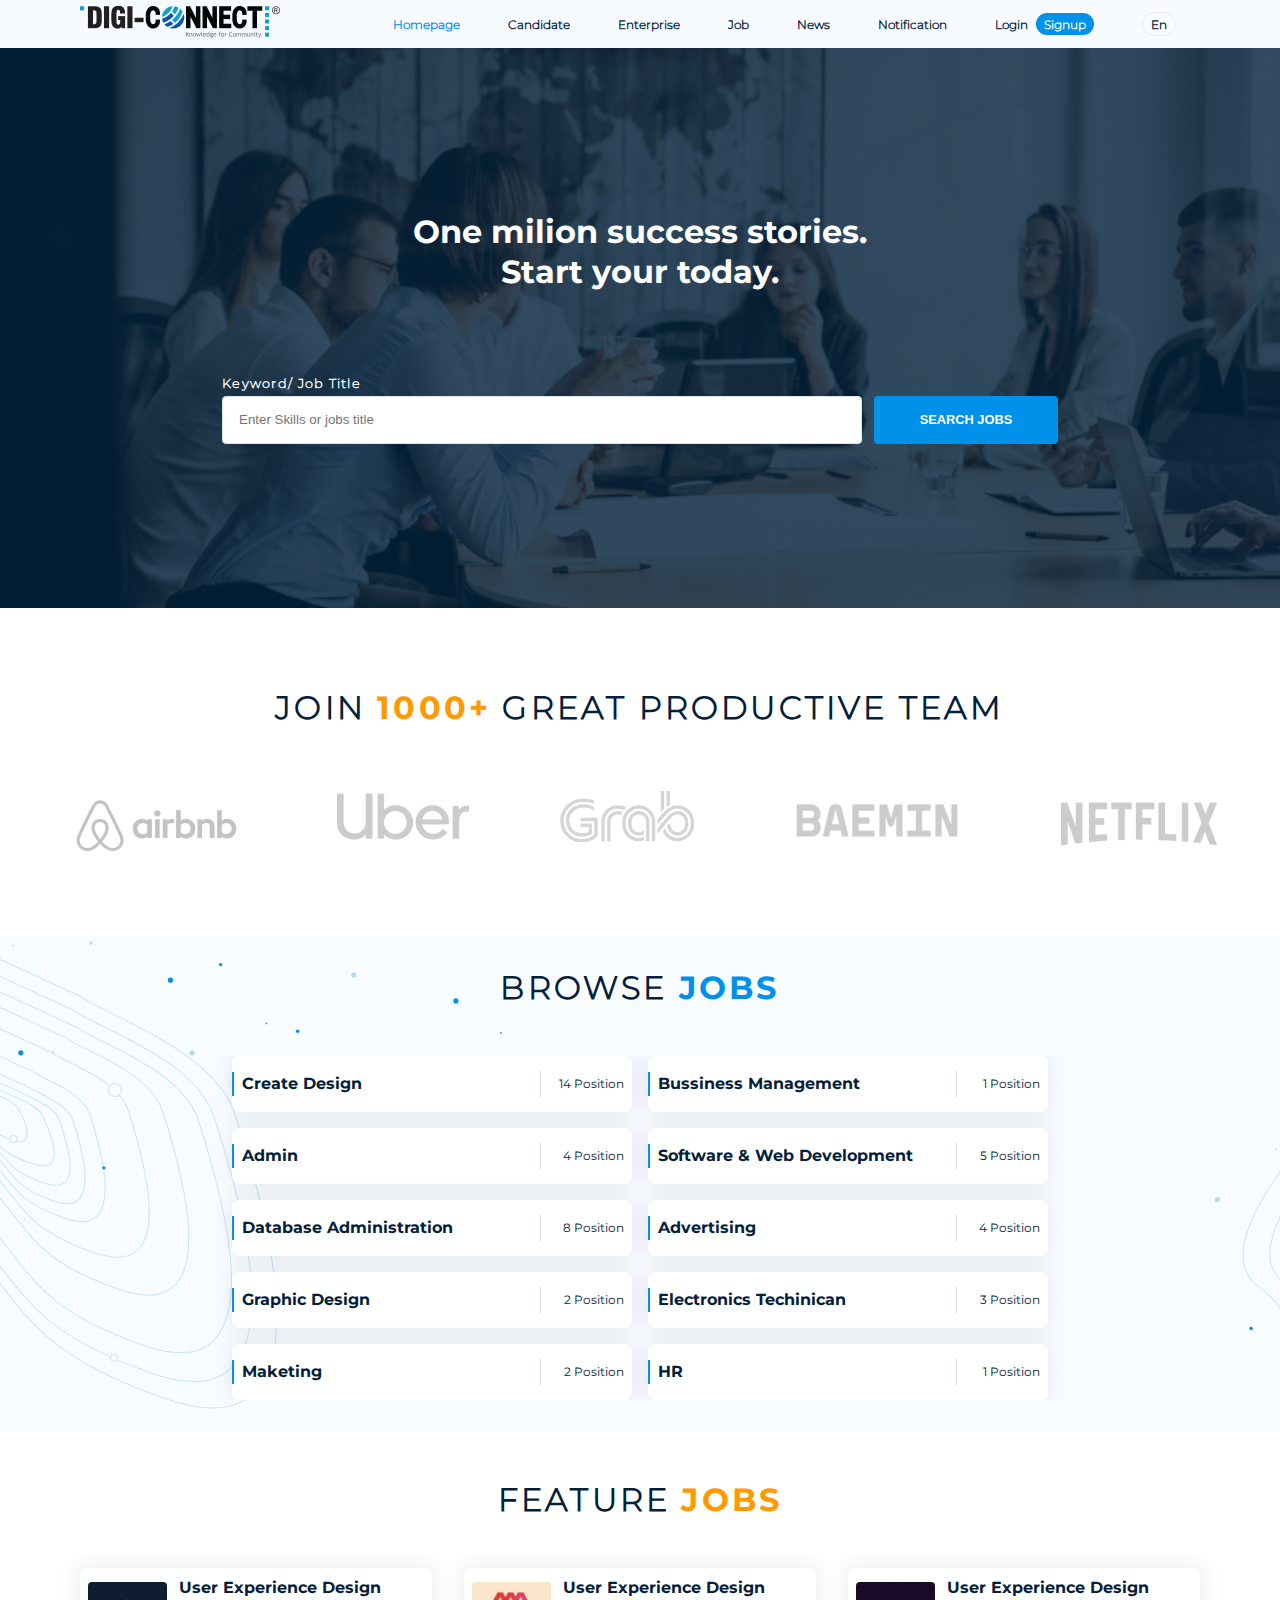
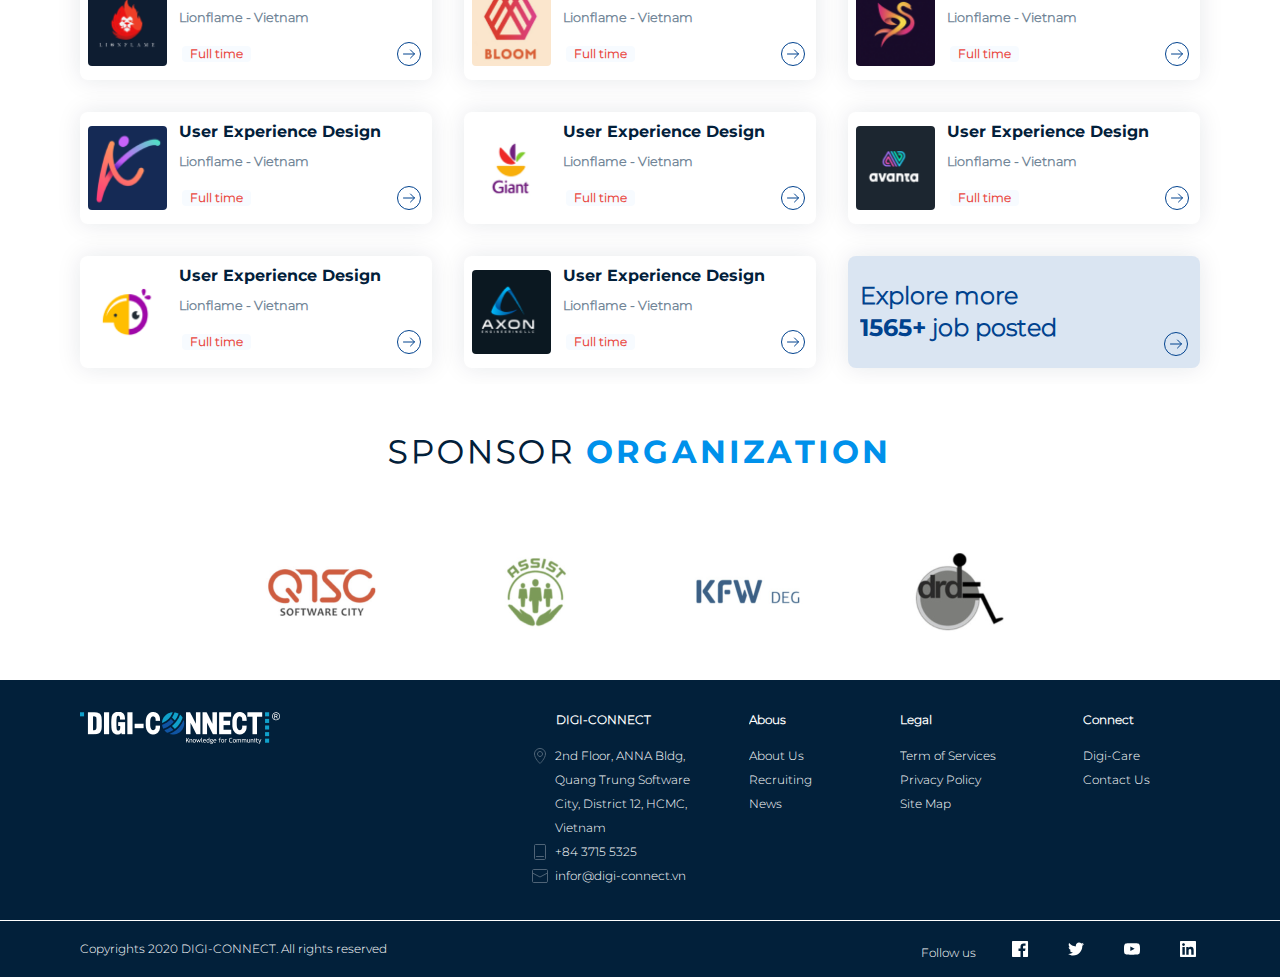
==== index.html @ a1d6b639 "styles: typoraphy" ====
<!DOCTYPE html>
<html lang="en">

<head>
    <meta charset="UTF-8">
    <meta http-equiv="X-UA-Compatible" content="IE=edge">
    <meta name="viewport" content="width=device-width, initial-scale=1.0">
    <link rel="shortcut icon" href="/public/favicon.ico" type="image/x-icon">
    <title>Digi-Connect | Home</title>
    <link rel="stylesheet" href="styles/main.css">
</head>

<body>
    <header id="#Homepage">
        <div>
            <img src="/public/logo_dark.png" alt="logo">
        </div>
        <div class="navigation">
            <div>
                <a href="#Homepage">Homepage</a>
            </div>
            <div>
                <a href="#Candidate">Candidate</a>
            </div>
            <div>
                <a href="#Enterprise">Enterprise</a>
            </div>
            <div>
                <a href="#Job">Job</a>
            </div>
            <div>
                <a href="#News">News</a>
            </div>
            <div>
                <a href="#Notification">Notification</a>
            </div>
            <div>
                <a href="#Login">Login</a>
                <a href="#Signup">Signup</a>
            </div>
            <div>
                <a href="#Language">En</a>
            </div>
        </div>
        <div class="mobile_navigation">
            <div class="navigation_toggle">
                <img id="navigation_toggle" src="/public/home/header/mobile_toggle.svg" alt="toogle">

                <div class="mobile_navigation_list" id="mobile_navigation_list">
                    <ul>
                        <li>Homepage</li>
                        <li>Candidate</li>
                        <li>Enterprise</li>
                        <li>Job</li>
                        <li>News</li>
                        <li>Notification</li>
                        <li><span>Login</span><span>Signup</span></li>
                        <li>En</li>
                    </ul>
                </div>
            </div>
        </div>
    </header>

    <section class="intro_banner" id="Enterprise">
        <div class="intro_title">
            <h1>One milion success stories.</h1>
            <h1>Start your today.</h1>
        </div>
        <div class="intro_search">
            <p class="intro_search-label">Keyword/ Job Title</p>
            <form>
                <input type="text" placeholder="Enter Skills or jobs title">
                <button>Search jobs</button>
            </form>
        </div>
    </section>

    <section class="company">
        <div>
            <h1>Join <span>1000+</span> great productive team</h1>
        </div>
        <div class="company_banner">
            <img src="/public/home/company/1.png" alt="logo_1">
            <img src="/public/home/company/2.png" alt="logo_2">
            <img src="/public/home/company/3.png" alt="logo_3">
            <img src="/public/home/company/4.png" alt="logo_4">
            <img src="/public/home/company/5.png" alt="logo_5">
        </div>
    </section>

    <section class="browse_job" id="Job">
        <div class="browse_job-title">
            <h1>Browse <span>Jobs</span></h1>
        </div>
        <div class="browse_job_grid">
            <div>
                <p class="job_type">Create Design</p>
                <p class="job_slot">14 Position</p>
            </div>
            <div>
                <p class="job_type">Bussiness Management</p>
                <p class="job_slot">1 Position</p>
            </div>
            <div>
                <p class="job_type">Admin</p>
                <p class="job_slot">4 Position</p>
            </div>
            <div>
                <p class="job_type">Software & Web Development</p>
                <p class="job_slot">5 Position</p>
            </div>
            <div>
                <p class="job_type">Database Administration</p>
                <p class="job_slot">8 Position</p>
            </div>
            <div>
                <p class="job_type">Advertising</p>
                <p class="job_slot">4 Position</p>
            </div>
            <div>
                <p class="job_type">Graphic Design</p>
                <p class="job_slot">2 Position</p>
            </div>
            <div>
                <p class="job_type">Electronics Techinican</p>
                <p class="job_slot">3 Position</p>
            </div>
            <div>
                <p class="job_type">Maketing</p>
                <p class="job_slot">2 Position</p>
            </div>
            <div>
                <p class="job_type">HR</p>
                <p class="job_slot">1 Position</p>
            </div>
        </div>
    </section>

    <section class="feature_job">
        <div>
            <h1>Feature <span>Jobs</span></h1>
        </div>
        <div class="feature_job-grid">
            <div class="job_cell">
                <div>
                    <img src="/public/home/feature_job/1.png" alt="img_1">
                </div>
                <div>
                    <h3>User Experience Design</h3>
                    <p>Lionflame - Vietnam</p>
                    <div>
                        <p>Full time</p>
                        <img src="/public/home/feature_job/arrow.svg" alt="arrow">
                    </div>
                </div>
            </div>
            <div class="job_cell">
                <div>
                    <img src="/public/home/feature_job/2.png" alt="img_1">
                </div>
                <div>
                    <h3>User Experience Design</h3>
                    <p>Lionflame - Vietnam</p>
                    <div>
                        <p>Full time</p>
                        <img src="/public/home/feature_job/arrow.svg" alt="arrow">
                    </div>
                </div>
            </div>
            <div class="job_cell">
                <div>
                    <img src="/public/home/feature_job/3.png" alt="img_1">
                </div>
                <div>
                    <h3>User Experience Design</h3>
                    <p>Lionflame - Vietnam</p>
                    <div>
                        <p>Full time</p>
                        <img src="/public/home/feature_job/arrow.svg" alt="arrow">
                    </div>
                </div>
            </div>
            <div class="job_cell">
                <div>
                    <img src="/public/home/feature_job/4.png" alt="img_1">
                </div>
                <div>
                    <h3>User Experience Design</h3>
                    <p>Lionflame - Vietnam</p>
                    <div>
                        <p>Full time</p>
                        <img src="/public/home/feature_job/arrow.svg" alt="arrow">
                    </div>
                </div>
            </div>
            <div class="job_cell">
                <div>
                    <img src="/public/home/feature_job/5.png" alt="img_1">
                </div>
                <div>
                    <h3>User Experience Design</h3>
                    <p>Lionflame - Vietnam</p>
                    <div>
                        <p>Full time</p>
                        <img src="/public/home/feature_job/arrow.svg" alt="arrow">
                    </div>
                </div>
            </div>
            <div class="job_cell">
                <div>
                    <img src="/public/home/feature_job/6.png" alt="img_1">
                </div>
                <div>
                    <h3>User Experience Design</h3>
                    <p>Lionflame - Vietnam</p>
                    <div>
                        <p>Full time</p>
                        <img src="/public/home/feature_job/arrow.svg" alt="arrow">
                    </div>
                </div>
            </div>
            <div class="job_cell">
                <div>
                    <img src="/public/home/feature_job/7.png" alt="img_1">
                </div>
                <div>
                    <h3>User Experience Design</h3>
                    <p>Lionflame - Vietnam</p>
                    <div>
                        <p>Full time</p>
                        <img src="/public/home/feature_job/arrow.svg" alt="arrow">
                    </div>
                </div>
            </div>
            <div class="job_cell">
                <div>
                    <img src="/public/home/feature_job/8.png" alt="img_1">
                </div>
                <div>
                    <h3>User Experience Design</h3>
                    <p>Lionflame - Vietnam</p>
                    <div>
                        <p>Full time</p>
                        <img src="/public/home/feature_job/arrow.svg" alt="arrow">
                    </div>
                </div>
            </div>
            <div class="job_cell">
                <h2>Explore more <span>1565+</span> job posted</h2>
                <div>
                    <img src="/public/home/feature_job/arrow.svg" alt="last_cell">
                </div>
            </div>
        </div>
    </section>

    <section class="sponsor">
        <div>
            <h1>Sponsor <span>organization</span></h1>
        </div>
        <div class="sponsor_banner">
            <img src="/public/home/sponsor/1.png" alt="logo_1">
            <img src="/public/home/sponsor/2.png" alt="logo_2">
            <img src="/public/home/sponsor/3.png" alt="logo_3">
            <img src="/public/home/sponsor/4.png" alt="logo_4">
        </div>
    </section>

    <footer>
        <div class="footer_infor">
            <div class="footer_logo">
                <img src="/public/logo_light.png" alt="logo">
            </div>

            <div class="footer_grid">
                <div class="footer_cell">
                    <h5>DIGI-CONNECT</h5>
                    <a><img src="/public/home/footer/place.svg" alt="place">2nd Floor, ANNA Bldg, Quang Trung Software City, District 12, HCMC, Vietnam</a>
                    <a gref="tel:+8437155325"><img src="/public/home/footer/phone.svg" alt="phone">+84 3715 5325</a>
                    <a href="mailto:infor@digi-connect.vn"><img src="/public/home/footer/mail.svg" alt="mail">infor@digi-connect.vn</a>
                </div>
                <div class="footer_cell">
                    <h5>Abous</h5>
                    <a>About Us</a>
                    <a>Recruiting</a>
                    <a>News</a>
                </div>
                <div class="footer_cell">
                    <h5>Legal</h5>
                    <a>Term of Services</a>
                    <a>Privacy Policy</a>
                    <a>Site Map</a>
                </div>
                <div class="footer_cell">
                    <h5>Connect</h5>
                    <a>Digi-Care</a>
                    <a>Contact Us</a>
                </div>
            </div>
        </div>
        <div class="footer_copyright">
            <p>Copyrights 2020 DIGI-CONNECT. All rights reserved</p>

            <div class="social">
                <p>Follow us</p>
                <img src="/public/home/footer/facebook.svg" alt="facebook">
                <img src="/public/home/footer/twitter.svg" alt="twitter">
                <img src="/public/home/footer/youtube.svg" alt="youtube">
                <img src="/public/home/footer/linkedin.svg" alt="linkedin">
            </div>
        </div>
    </footer>

    <script src="/javascripts/index.js"></script>
</body>

</html>
---- styles/main.css ----
@font-face {
  font-family: Montserrat-thin;
  src: url("/public/fonts/Montserrat-Thin.ttf"); }
@font-face {
  font-family: Montserrat-light;
  src: url("/public/fonts/Montserrat-Light.ttf"); }
@font-face {
  font-family: Montserrat-regular;
  src: url("/public/fonts/Montserrat-Regular.ttf"); }
@font-face {
  font-family: Montserrat-medium;
  src: url("/public/fonts/Montserrat-Medium.ttf"); }
@font-face {
  font-family: Montserrat-semibold;
  src: url("/public/fonts/Montserrat-SemiBold.ttf"); }
@font-face {
  font-family: Montserrat-bold;
  src: url("/public/fonts/Montserrat-Bold.ttf"); }
header {
  max-width: 100%;
  height: 3rem;
  background: #F7FBFF;
  display: flex;
  align-items: center;
  justify-content: space-between;
  padding: 0.25rem 5rem; }
  header .navigation {
    display: flex;
    font-size: 0.75rem;
    font-weight: 600;
    letter-spacing: 0;
    color: #02203A; }
    header .navigation div {
      padding: 0 1.5rem;
      display: flex;
      align-items: center; }
      header .navigation div:nth-child(1) {
        color: #0091EB; }
      header .navigation div:nth-child(7) {
        display: flex;
        align-items: center;
        gap: 0.5rem; }
        header .navigation div:nth-child(7) a:nth-child(2) {
          background: #0091EB;
          padding: 0.2rem 0.5rem;
          border-radius: 2rem;
          color: #FFFFFF;
          font-weight: 600; }
      header .navigation div:nth-child(8) a {
        border: 1px solid #e9e9e9;
        padding: 0.2rem 0.5rem;
        border-radius: 2rem; }
  header .mobile_navigation {
    display: none; }
    header .mobile_navigation .navigation_toggle {
      position: relative; }
      header .mobile_navigation .navigation_toggle .mobile_navigation_list {
        background: #FFFFFF;
        position: fixed;
        display: none;
        top: 3rem;
        right: 0;
        width: 100%;
        height: 90%;
        z-index: 2;
        justify-content: center;
        align-items: center;
        animation: mobile_nav_animate 0.3s ease-out; }
        header .mobile_navigation .navigation_toggle .mobile_navigation_list ul {
          display: grid;
          align-content: space-around;
          height: 100%; }
          header .mobile_navigation .navigation_toggle .mobile_navigation_list ul li {
            font-family: 'Montserrat';
            font-size: 1.5rem;
            font-weight: 600;
            letter-spacing: 0;
            color: #02203A;
            padding: 1rem 5rem;
            border-radius: 2rem; }
            header .mobile_navigation .navigation_toggle .mobile_navigation_list ul li:hover {
              background: #F7FBFF;
              color: #0091EB; }

@keyframes mobile_nav_animate {
  0% {
    height: 0;
    width: 0;
    border-top-left-radius: 50%;
    border-bottom-left-radius: 50%;
    border-bottom-right-radius: 50%; }
  100% {
    height: 90%;
    width: 100%; } }
@media (max-width: 1100px) {
  header {
    padding: 0.25rem 3rem; }
    header .navigation div {
      padding: 0 1.3rem; } }
@media (max-width: 1024px) {
  header {
    padding: 0.25rem 2rem; }
    header .navigation div {
      padding: 0 1rem; } }
@media (max-width: 978px) {
  header .navigation {
    display: none; }
  header .mobile_navigation {
    display: inline-block; }
    header .mobile_navigation .navigation_toggle {
      cursor: pointer; } }
footer {
  background: #02203A;
  color: #FFFFFF; }
  footer .footer_infor {
    display: flex;
    padding: 2rem 5rem; }
    footer .footer_infor .footer_logo {
      width: 40%;
      height: fit-content;
      display: flex; }
      footer .footer_infor .footer_logo img {
        width: 12.5rem;
        height: 2rem; }
    footer .footer_infor .footer_grid {
      width: 60%;
      display: grid;
      grid-template-columns: 25% 25% 25% 25%;
      align-items: start; }
      footer .footer_infor .footer_grid .footer_cell {
        height: fit-content;
        display: grid;
        justify-content: center;
        align-items: start; }
        footer .footer_infor .footer_grid .footer_cell h5 {
          font-weight: bolder;
          font-size: 0.75rem;
          line-height: 1rem;
          margin-bottom: 1rem; }
        footer .footer_infor .footer_grid .footer_cell a {
          font-weight: 400;
          font-size: 0.75rem;
          line-height: 1.5rem;
          display: flex;
          align-items: start;
          gap: 0.2rem;
          cursor: pointer;
          transition: 0.2s linear; }
          footer .footer_infor .footer_grid .footer_cell a:hover {
            transform: translateX(0.25rem); }
          footer .footer_infor .footer_grid .footer_cell a img {
            min-width: 1.5rem;
            min-height: 1.5rem; }
        footer .footer_infor .footer_grid .footer_cell:nth-child(1) h5 {
          margin-left: 1.75rem; }
  footer .footer_copyright {
    display: flex;
    align-items: center;
    justify-content: space-between;
    padding: 1rem 5rem;
    border-top: 1px solid #FFFFFF; }
    footer .footer_copyright p {
      font-weight: 500;
      font-size: 0.75rem;
      line-height: 1rem; }
    footer .footer_copyright .social {
      display: flex;
      justify-content: center;
      align-items: end;
      gap: 2rem; }

@media (max-width: 1100px) {
  footer .footer_infor .footer_logo {
    width: 30%; }
  footer .footer_infor .footer_grid {
    width: 70%; } }
@media (max-width: 1024px) {
  footer .footer_infor .footer_grid {
    grid-template-columns: 60% 40%;
    gap: 1.5rem; }
    footer .footer_infor .footer_grid .footer_cell {
      justify-content: start; } }
@media (max-width: 850px) {
  footer .footer_infor {
    display: grid;
    gap: 2rem; }
    footer .footer_infor .footer_grid {
      grid-template-columns: 75% 25%;
      gap: 1.5rem; }
  footer .footer_copyright {
    padding: 1rem 4rem;
    align-items: end; }
    footer .footer_copyright .social {
      gap: 1rem; } }
@media (max-width: 678px) {
  footer .footer_infor .footer_grid {
    grid-template-columns: 100%;
    gap: 1.5rem; }
  footer .footer_copyright {
    padding: 1rem;
    align-items: end; }
    footer .footer_copyright .social {
      gap: 1rem; } }
@media (max-width: 574px) {
  footer .footer_infor .footer_grid {
    grid-template-columns: 100%;
    gap: 1.5rem; }
  footer .footer_copyright {
    flex-direction: column-reverse;
    gap: 1rem; } }
.intro_banner {
  background-image: url("/public/home/big_banner.png");
  background-size: cover;
  background-repeat: no-repeat;
  height: 35rem;
  position: relative;
  flex-direction: column;
  display: flex;
  justify-content: center;
  align-items: center;
  color: #FFFFFF;
  gap: 5rem; }
  .intro_banner::after {
    content: '';
    position: absolute;
    top: 0;
    left: 0;
    width: 100%;
    height: 100%;
    background: #02203A;
    opacity: 0.8;
    z-index: 0; }
  .intro_banner .intro_title {
    z-index: 1;
    line-height: 40px;
    text-align: center; }
    .intro_banner .intro_title h1 {
      font-family: Montserrat-bold;
      font-size: 2rem; }
  .intro_banner .intro_search {
    z-index: 1; }
    .intro_banner .intro_search .intro_search-label {
      font-size: 0.8rem;
      font-weight: 600;
      line-height: 1.5rem;
      letter-spacing: 0.1em;
      text-align: left;
      color: #FFFFFF; }
    .intro_banner .intro_search form input {
      border: 1px solid #DAE5F2;
      border-radius: 4px;
      width: 40rem;
      height: 3rem;
      color: #708496;
      padding: 1rem;
      margin-right: 0.5rem; }
    .intro_banner .intro_search form button {
      text-transform: uppercase;
      width: 11.5rem;
      height: 3rem;
      border-radius: 4px;
      font-size: 0.8rem;
      font-weight: 700;
      line-height: 1.5rem;
      letter-spacing: 0em;
      text-align: center;
      background: #0091EB;
      color: #FFFFFF;
      cursor: pointer; }

@media (max-width: 900px) {
  .intro_banner .intro_search form input {
    width: 30rem;
    height: 3rem; }
  .intro_banner .intro_search form button {
    width: 8rem;
    height: 3rem; } }
@media (max-width: 678px) {
  .intro_banner .intro_search form input {
    width: 24rem;
    height: 3rem; } }
@media (max-width: 574px) {
  .intro_banner .intro_search form input {
    width: 18rem;
    height: 2.5rem; }
  .intro_banner .intro_search form button {
    width: 6rem;
    height: 2.5rem;
    font-size: 0.6rem; } }
@media (max-width: 430px) {
  .intro_banner .intro_search form input {
    width: 16rem;
    height: 2rem; }
  .intro_banner .intro_search form button {
    width: 5rem;
    height: 2.1rem;
    font-size: 0.6rem; } }
.company {
  padding: 5rem 2rem;
  display: flex;
  flex-direction: column;
  gap: 3rem; }
  .company h1 {
    text-transform: uppercase;
    text-align: center;
    color: #02203A;
    letter-spacing: 0.1em;
    font-weight: 600;
    font-size: 2rem;
    line-height: 2.5rem; }
    .company h1 span {
      color: #FF9900;
      font-family: Montserrat-bold; }
  .company .company_banner {
    display: flex;
    align-items: center;
    justify-content: space-around;
    flex-wrap: wrap;
    width: 100%;
    gap: 2rem; }
    .company .company_banner img {
      max-height: 138px;
      height: min-content; }

.browse_job {
  background: #F9FCFF;
  padding: 2rem;
  display: flex;
  flex-direction: column;
  gap: 3rem;
  position: relative; }
  .browse_job::after {
    position: absolute;
    z-index: 0;
    background-image: url("/public/home/browse_job/wave_left.svg");
    background-size: cover;
    background-repeat: no-repeat;
    content: '';
    top: 0;
    left: 0;
    width: 100%;
    height: 100%; }
  .browse_job .browse_job-title {
    z-index: 1; }
    .browse_job .browse_job-title h1 {
      text-transform: uppercase;
      text-align: center;
      color: #02203A;
      letter-spacing: 0.1em;
      font-size: 2rem;
      line-height: 2.5rem; }
      .browse_job .browse_job-title h1 span {
        color: #0091EB;
        font-family: Montserrat-bold; }
  .browse_job .browse_job_grid {
    z-index: 1;
    display: grid;
    justify-content: center;
    align-items: center;
    gap: 1rem;
    grid-template-columns: auto auto; }
    .browse_job .browse_job_grid div {
      width: 25rem;
      height: 3.5rem;
      color: #02203A;
      background: #FFFFFF;
      display: flex;
      align-items: center;
      justify-content: space-between;
      border-radius: 0.5rem;
      box-shadow: 0px 0px 24px rgba(0, 25, 54, 0.1);
      cursor: pointer; }
      .browse_job .browse_job_grid div:hover .job_type {
        border-left-width: 3px; }
      .browse_job .browse_job_grid div:hover {
        box-shadow: 2px 2px 24px rgba(0, 25, 54, 0.2); }
      .browse_job .browse_job_grid div .job_type {
        border-left: 2px solid #0091EB;
        font-family: Montserrat-bold;
        font-size: 1rem;
        line-height: 1.5rem;
        padding: 0 0.5rem; }
      .browse_job .browse_job_grid div .job_slot {
        font-family: Montserrat-regular;
        font-size: 0.75rem;
        line-height: 1.75rem;
        border-left: 1px solid #DAE5F2;
        width: 23%;
        text-align: right;
        padding: 0 0.5rem; }

@media (max-width: 900px) {
  .browse_job .browse_job_grid {
    grid-template-columns: auto; }
    .browse_job .browse_job_grid div {
      width: 30rem; } }
@media (max-width: 574px) {
  .browse_job .browse_job_grid {
    grid-template-columns: auto; }
    .browse_job .browse_job_grid div {
      width: 21rem; } }
@media (max-width: 430px) {
  .browse_job .browse_job_grid {
    grid-template-columns: auto; }
    .browse_job .browse_job_grid div {
      width: 18rem; }
      .browse_job .browse_job_grid div .job_type {
        font-size: 0.8rem; }
      .browse_job .browse_job_grid div .job_slot {
        font-size: 0.8rem; } }
.feature_job {
  padding: 3rem 2rem;
  display: flex;
  flex-direction: column;
  gap: 2rem; }
  .feature_job h1 {
    text-transform: uppercase;
    text-align: center;
    color: #02203A;
    letter-spacing: 0.1em;
    font-weight: 600;
    font-size: 2rem;
    line-height: 2.5rem; }
    .feature_job h1 span {
      color: #FF9900;
      font-family: Montserrat-bold; }
  .feature_job .feature_job-grid {
    display: flex;
    justify-content: center;
    align-items: center;
    padding: 1rem 0;
    gap: 2rem;
    flex-wrap: wrap; }
    .feature_job .feature_job-grid .job_cell {
      display: flex;
      align-items: center;
      width: 22rem;
      max-width: 25rem;
      height: 7rem;
      box-shadow: 0px 0px 24px rgba(0, 25, 54, 0.1);
      cursor: pointer;
      border-radius: 8px;
      padding: 0.5rem;
      gap: 0.75rem; }
      .feature_job .feature_job-grid .job_cell:hover {
        box-shadow: 2px 2px 24px rgba(0, 25, 54, 0.2); }
      .feature_job .feature_job-grid .job_cell div:nth-child(1) {
        display: flex;
        justify-content: center;
        align-items: center;
        width: 6.75rem;
        height: 5.25rem; }
        .feature_job .feature_job-grid .job_cell div:nth-child(1) img {
          width: 100%;
          height: 100%;
          border-radius: 0.25rem; }
      .feature_job .feature_job-grid .job_cell div:nth-child(2) {
        display: grid;
        align-content: stretch;
        height: 100%;
        width: 100%; }
        .feature_job .feature_job-grid .job_cell div:nth-child(2) h3 {
          color: #02203A;
          font-family: Montserrat-bold;
          font-size: 1rem;
          line-height: 1.5rem; }
        .feature_job .feature_job-grid .job_cell div:nth-child(2) p {
          font-style: normal;
          font-weight: 600;
          font-size: 0.8rem;
          line-height: 1.5rem;
          color: #708496; }
        .feature_job .feature_job-grid .job_cell div:nth-child(2) div {
          display: flex;
          align-items: center;
          justify-content: space-between;
          padding: 0.2rem; }
          .feature_job .feature_job-grid .job_cell div:nth-child(2) div p {
            border-radius: 4px;
            background: #F7FBFF;
            font-weight: bolder;
            font-size: 0.75rem;
            line-height: 0.5rem;
            color: #E9473F;
            width: fit-content;
            padding: 0.25rem 0.5rem; }
          .feature_job .feature_job-grid .job_cell div:nth-child(2) div img {
            max-height: 1.5rem;
            max-width: 1.5rem; }
      .feature_job .feature_job-grid .job_cell:last-child {
        background: #DAE5F2;
        justify-content: space-between;
        padding: 0.75rem;
        overflow: hidden; }
        .feature_job .feature_job-grid .job_cell:last-child h2 {
          width: 65%;
          font-weight: 700;
          font-size: 1.5rem;
          line-height: 2rem;
          color: #00428E; }
          .feature_job .feature_job-grid .job_cell:last-child h2 span {
            font-family: Montserrat-bold; }
        .feature_job .feature_job-grid .job_cell:last-child div {
          width: min-content;
          display: flex;
          align-items: end; }

.sponsor {
  padding: 0 2rem 3rem 2rem;
  display: flex;
  flex-direction: column;
  gap: 5rem; }
  .sponsor h1 {
    text-transform: uppercase;
    text-align: center;
    color: #02203A;
    letter-spacing: 0.1em;
    font-weight: 600;
    font-size: 2rem;
    line-height: 2.5rem; }
    .sponsor h1 span {
      color: #0091EB;
      font-family: Montserrat-bold; }
  .sponsor .sponsor_banner {
    display: flex;
    align-items: center;
    justify-content: center;
    flex-wrap: wrap;
    width: 100%;
    gap: 5rem; }
    .sponsor .sponsor_banner img {
      max-height: 138px;
      height: min-content; }

* {
  scroll-behavior: smooth;
  box-sizing: border-box;
  margin: 0;
  padding: 0;
  overflow-x: hidden;
  user-select: none; }

body {
  font-family: Montserrat-light; }

a {
  color: inherit;
  text-decoration: none; }

li {
  list-style: none; }

input, select, textarea, button {
  outline: none;
  border: none; }

::-webkit-scrollbar {
  width: 0.4rem;
  height: 0.4rem; }

::-webkit-scrollbar,
::-webkit-scrollbar-track {
  background: transparent; }

::-webkit-scrollbar-thumb {
  background: #708496; }

/*# sourceMappingURL=main.css.map */
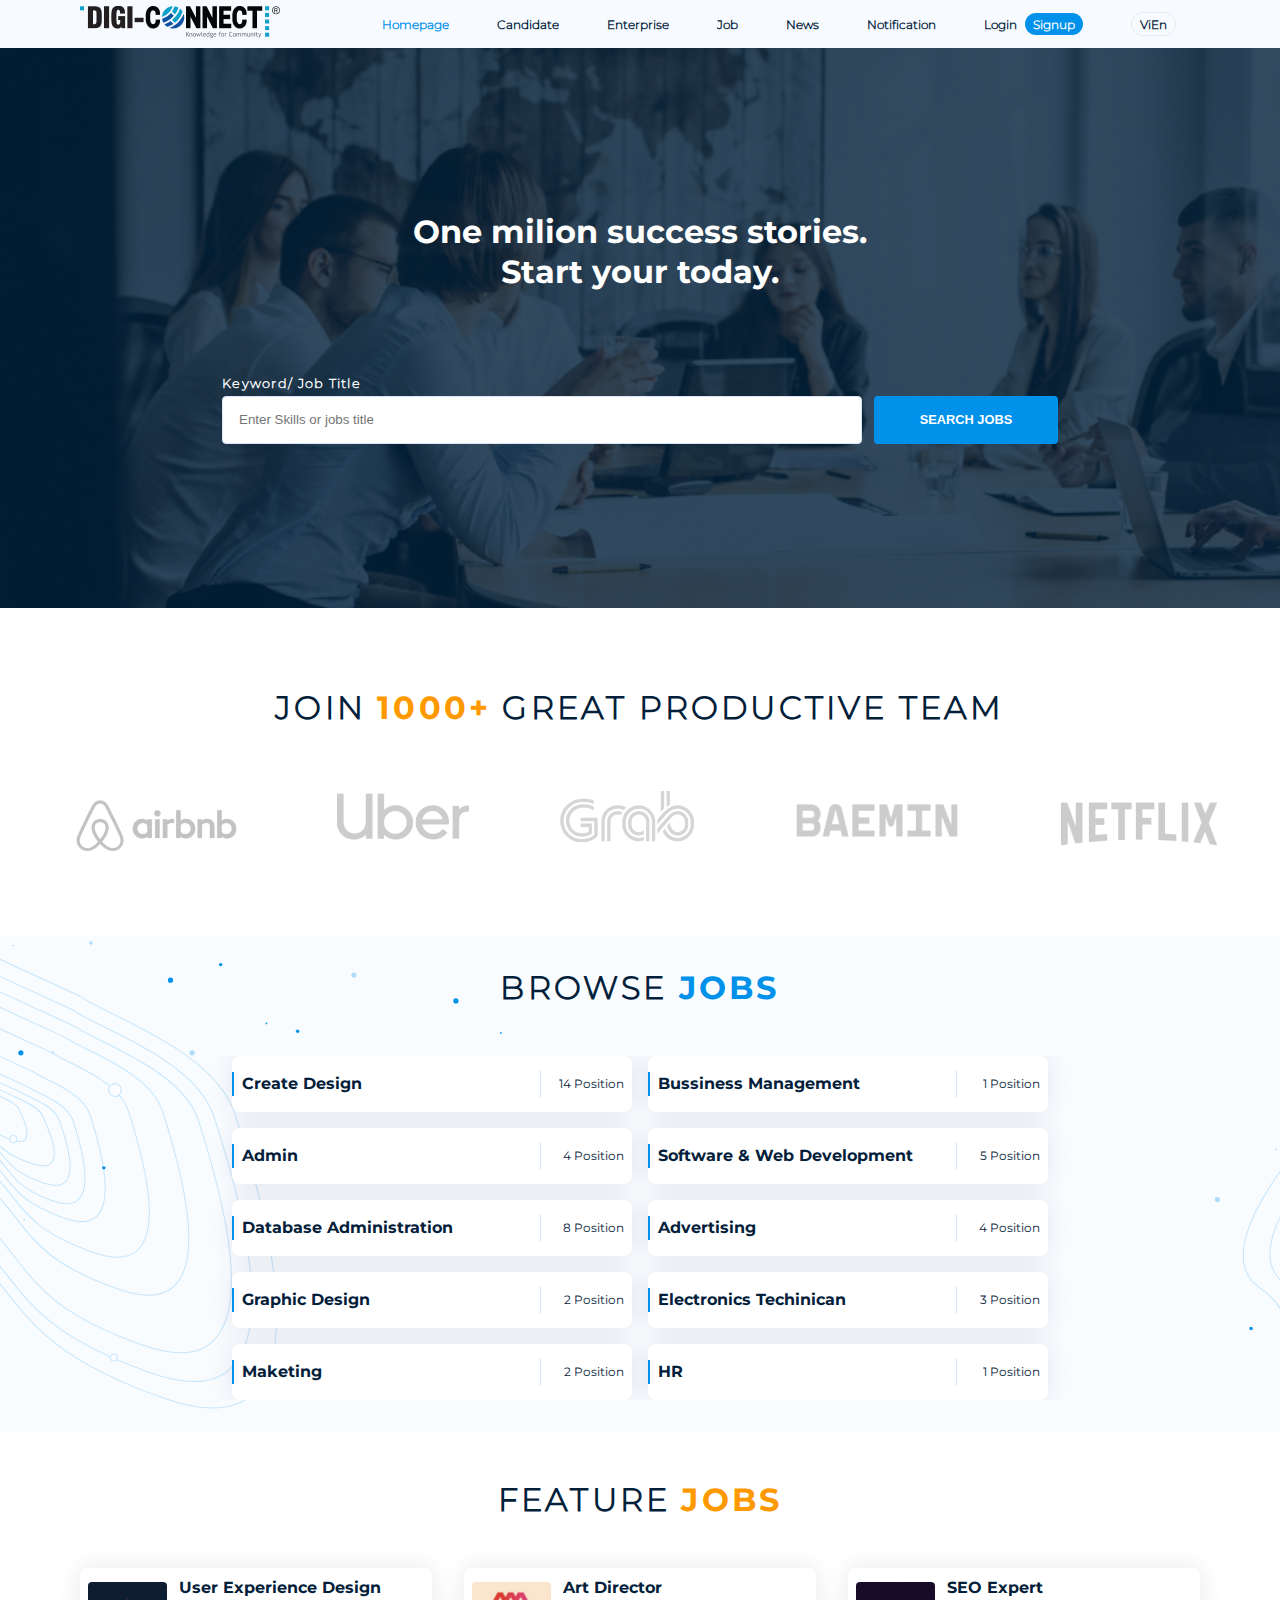
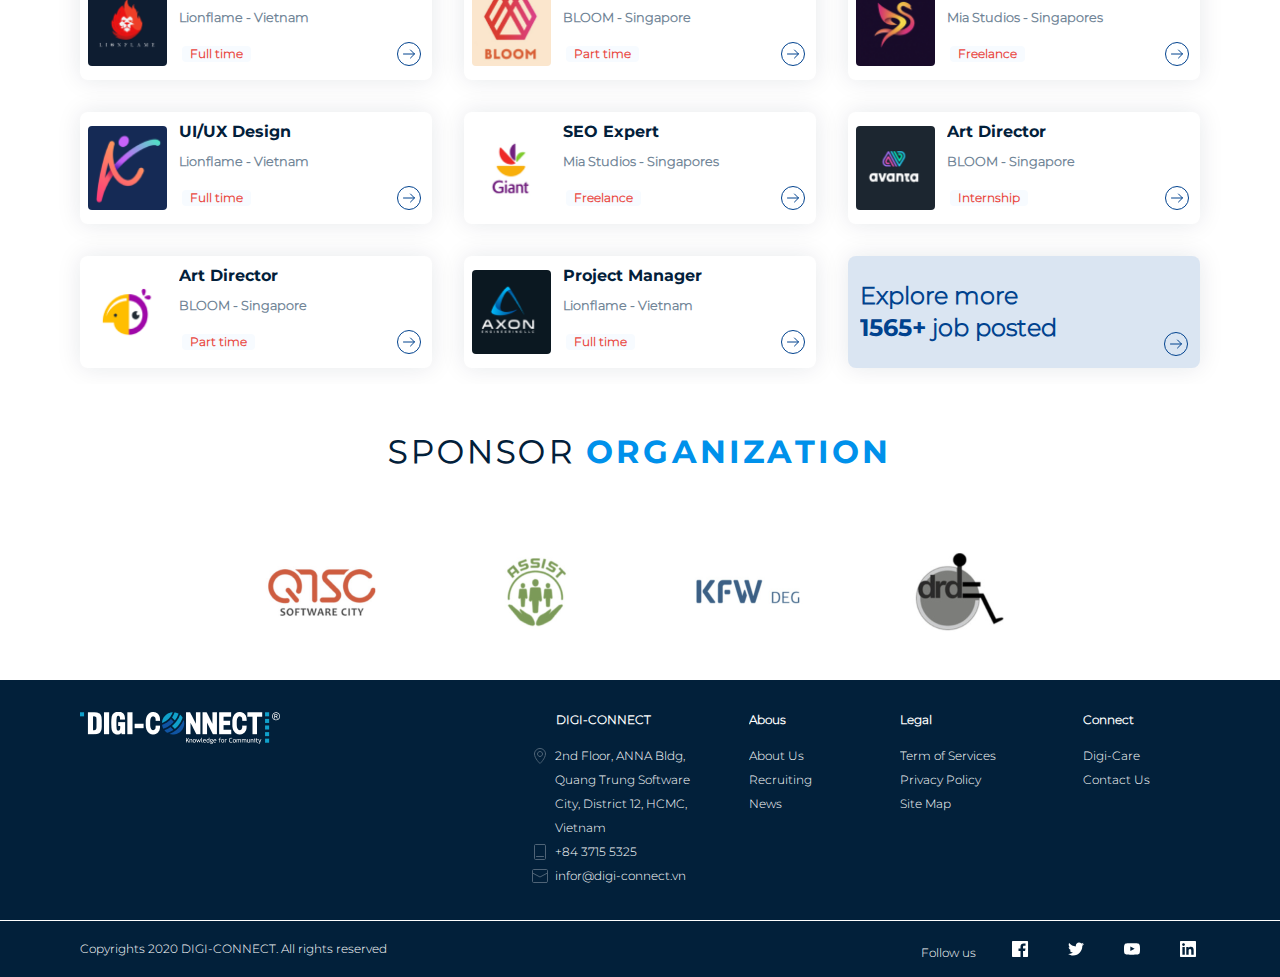
==== commit 8c7b42de: "styles: text-color" ====
--- a/index.html
+++ b/index.html
@@ -16,7 +16,7 @@
             <img src="/public/logo_dark.png" alt="logo">
         </div>
         <div class="navigation">
-            <div>
+            <div class="active">
                 <a href="#Homepage">Homepage</a>
             </div>
             <div>
@@ -39,16 +39,17 @@
                 <a href="#Signup">Signup</a>
             </div>
             <div>
-                <a href="#Language">En</a>
+                <a href="#Language"><span>Vi</span>En</a>
             </div>
         </div>
         <div class="mobile_navigation">
             <div class="navigation_toggle">
-                <img id="navigation_toggle" src="/public/home/header/mobile_toggle.svg" alt="toogle">
+                <img id="navigation_toggle_close" src="/public/home/header/mobile_toggle_close.svg" alt="toogle_close">
+                <img id="navigation_toggle_open" src="/public/home/header/mobile_toggle_light.svg" alt="toogle_open">
 
                 <div class="mobile_navigation_list" id="mobile_navigation_list">
                     <ul>
-                        <li>Homepage</li>
+                        <li class="active">Homepage</li>
                         <li>Candidate</li>
                         <li>Enterprise</li>
                         <li>Job</li>
@@ -150,7 +151,7 @@
                     <h3>User Experience Design</h3>
                     <p>Lionflame - Vietnam</p>
                     <div>
-                        <p>Full time</p>
+                        <p class="red">Full time</p>
                         <img src="/public/home/feature_job/arrow.svg" alt="arrow">
                     </div>
                 </div>
@@ -160,36 +161,36 @@
                     <img src="/public/home/feature_job/2.png" alt="img_1">
                 </div>
                 <div>
-                    <h3>User Experience Design</h3>
+                    <h3>Art Director</h3>
+                    <p>BLOOM - Singapore</p>
+                    <div>
+                        <p class="orange">Part time</p>
+                        <img src="/public/home/feature_job/arrow.svg" alt="arrow">
+                    </div>
+                </div>
+            </div>
+            <div class="job_cell">
+                <div>
+                    <img src="/public/home/feature_job/3.png" alt="img_1">
+                </div>
+                <div>
+                    <h3>SEO Expert</h3>
+                    <p>Mia Studios - Singapores</p>
+                    <div>
+                        <p class="green">Freelance</p>
+                        <img src="/public/home/feature_job/arrow.svg" alt="arrow">
+                    </div>
+                </div>
+            </div>
+            <div class="job_cell">
+                <div>
+                    <img src="/public/home/feature_job/4.png" alt="img_1">
+                </div>
+                <div>
+                    <h3>UI/UX Design</h3>
                     <p>Lionflame - Vietnam</p>
                     <div>
-                        <p>Full time</p>
-                        <img src="/public/home/feature_job/arrow.svg" alt="arrow">
-                    </div>
-                </div>
-            </div>
-            <div class="job_cell">
-                <div>
-                    <img src="/public/home/feature_job/3.png" alt="img_1">
-                </div>
-                <div>
-                    <h3>User Experience Design</h3>
-                    <p>Lionflame - Vietnam</p>
-                    <div>
-                        <p>Full time</p>
-                        <img src="/public/home/feature_job/arrow.svg" alt="arrow">
-                    </div>
-                </div>
-            </div>
-            <div class="job_cell">
-                <div>
-                    <img src="/public/home/feature_job/4.png" alt="img_1">
-                </div>
-                <div>
-                    <h3>User Experience Design</h3>
-                    <p>Lionflame - Vietnam</p>
-                    <div>
-                        <p>Full time</p>
+                        <p class="red">Full time</p>
                         <img src="/public/home/feature_job/arrow.svg" alt="arrow">
                     </div>
                 </div>
@@ -199,10 +200,10 @@
                     <img src="/public/home/feature_job/5.png" alt="img_1">
                 </div>
                 <div>
-                    <h3>User Experience Design</h3>
-                    <p>Lionflame - Vietnam</p>
-                    <div>
-                        <p>Full time</p>
+                    <h3>SEO Expert</h3>
+                    <p>Mia Studios - Singapores</p>
+                    <div>
+                        <p class="green">Freelance</p>
                         <img src="/public/home/feature_job/arrow.svg" alt="arrow">
                     </div>
                 </div>
@@ -212,10 +213,10 @@
                     <img src="/public/home/feature_job/6.png" alt="img_1">
                 </div>
                 <div>
-                    <h3>User Experience Design</h3>
-                    <p>Lionflame - Vietnam</p>
-                    <div>
-                        <p>Full time</p>
+                    <h3>Art Director</h3>
+                    <p>BLOOM - Singapore</p>
+                    <div>
+                        <p class="purple">Internship</p>
                         <img src="/public/home/feature_job/arrow.svg" alt="arrow">
                     </div>
                 </div>
@@ -225,10 +226,10 @@
                     <img src="/public/home/feature_job/7.png" alt="img_1">
                 </div>
                 <div>
-                    <h3>User Experience Design</h3>
-                    <p>Lionflame - Vietnam</p>
-                    <div>
-                        <p>Full time</p>
+                    <h3>Art Director</h3>
+                    <p>BLOOM - Singapore</p>
+                    <div>
+                        <p class="orange">Part time</p>
                         <img src="/public/home/feature_job/arrow.svg" alt="arrow">
                     </div>
                 </div>
@@ -238,7 +239,7 @@
                     <img src="/public/home/feature_job/8.png" alt="img_1">
                 </div>
                 <div>
-                    <h3>User Experience Design</h3>
+                    <h3>Project Manager</h3>
                     <p>Lionflame - Vietnam</p>
                     <div>
                         <p>Full time</p>
@@ -277,7 +278,7 @@
                 <div class="footer_cell">
                     <h5>DIGI-CONNECT</h5>
                     <a><img src="/public/home/footer/place.svg" alt="place">2nd Floor, ANNA Bldg, Quang Trung Software City, District 12, HCMC, Vietnam</a>
-                    <a gref="tel:+8437155325"><img src="/public/home/footer/phone.svg" alt="phone">+84 3715 5325</a>
+                    <a href="tel:+8437155325"><img src="/public/home/footer/phone.svg" alt="phone">+84 3715 5325</a>
                     <a href="mailto:infor@digi-connect.vn"><img src="/public/home/footer/mail.svg" alt="mail">infor@digi-connect.vn</a>
                 </div>
                 <div class="footer_cell">
